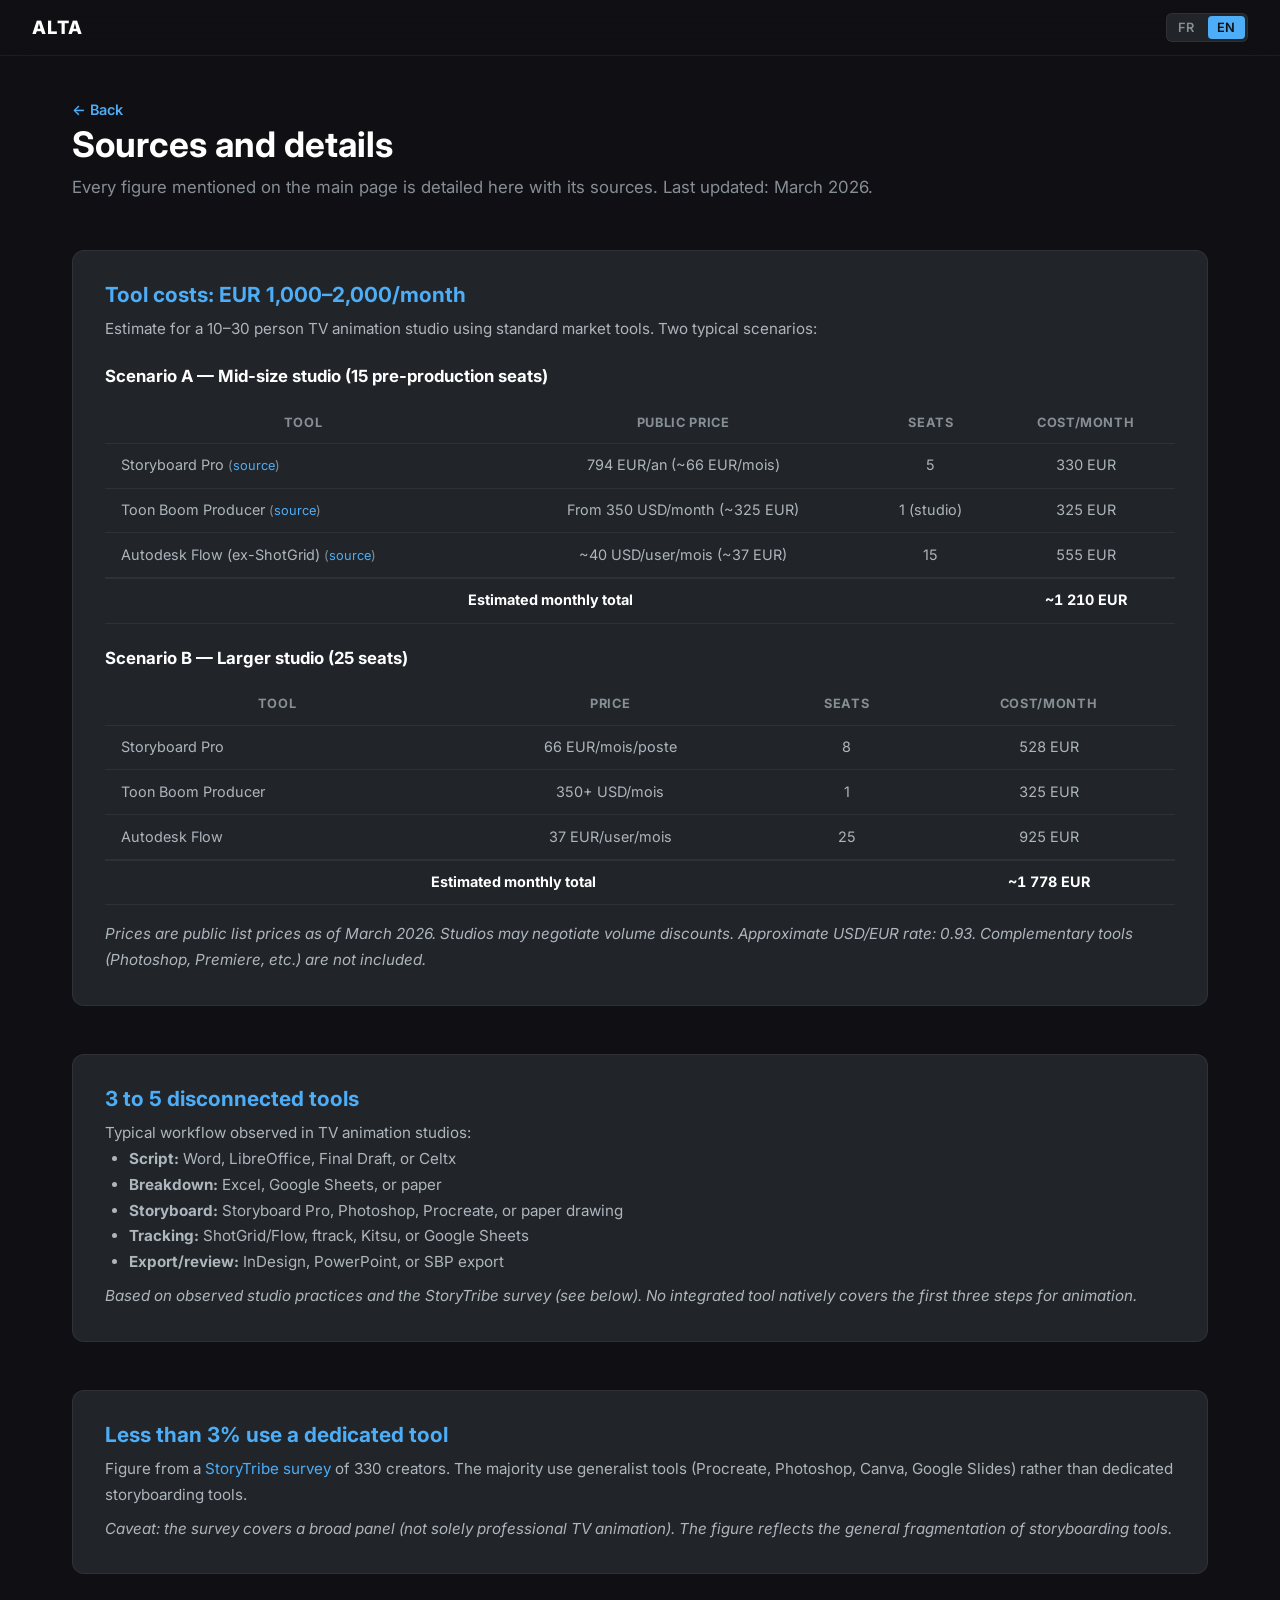
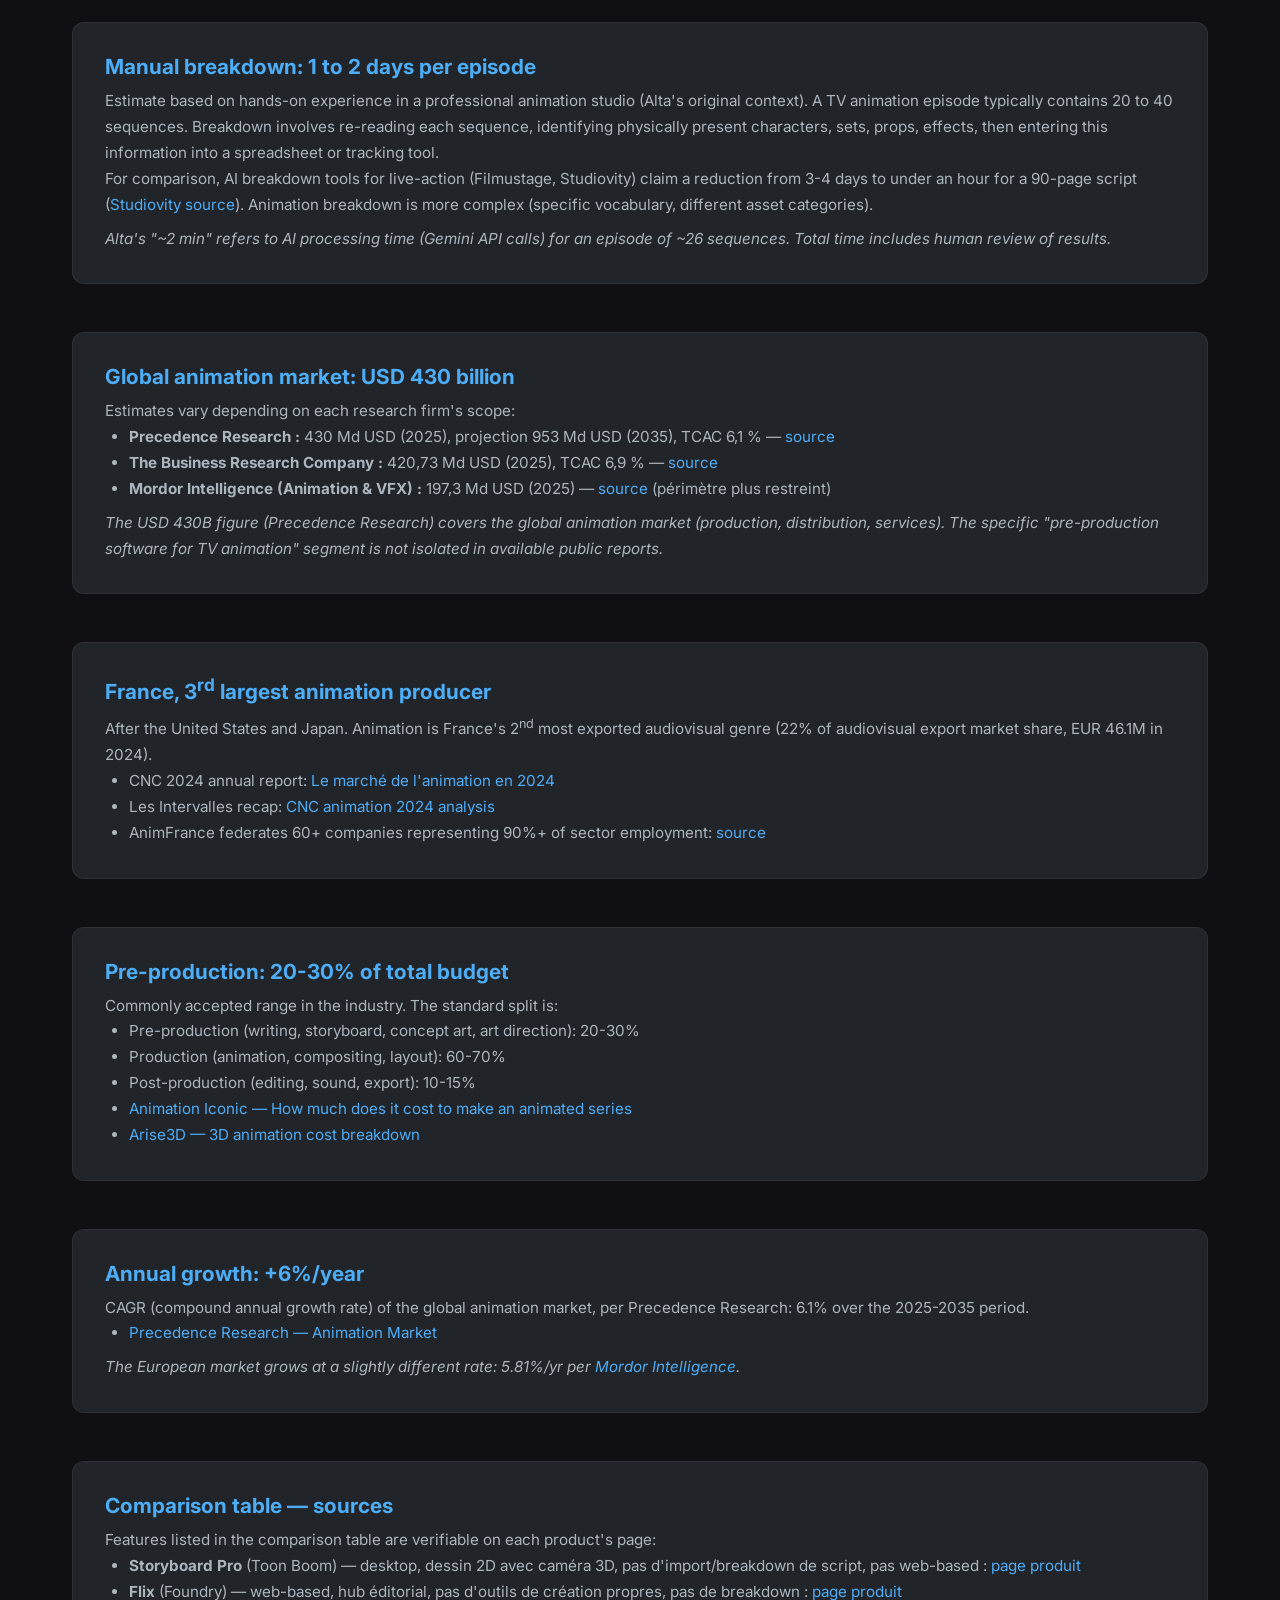
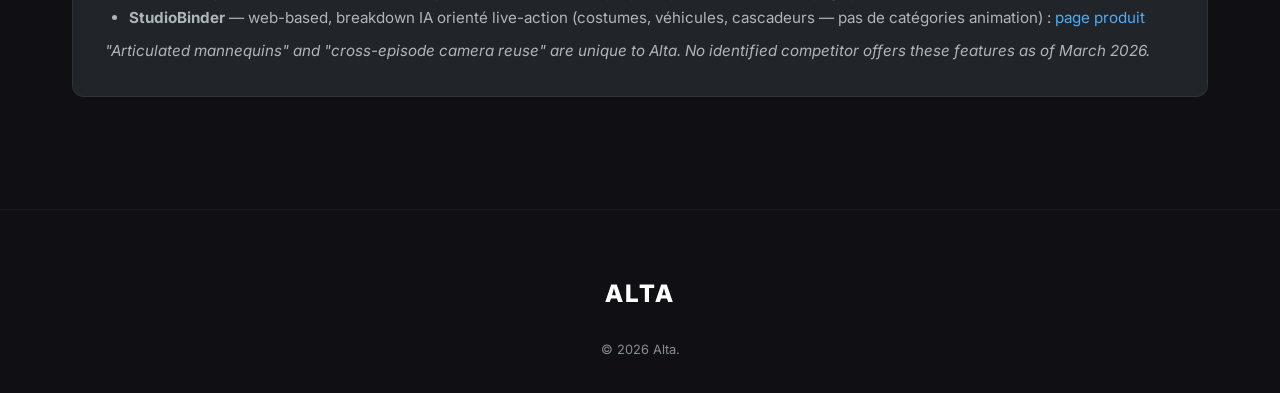
==== sources.html @ 31908f2e "Table comparatif, page sources, corrections polish - CSS table de comparaison (styles, hover, respon" ====
<!DOCTYPE html>
<html lang="fr">
<head>
  <meta charset="UTF-8">
  <meta name="viewport" content="width=device-width, initial-scale=1.0">
  <title>ALTA — Sources et détails</title>
  <link rel="preconnect" href="https://fonts.googleapis.com">
  <link rel="preconnect" href="https://fonts.gstatic.com" crossorigin>
  <link href="https://fonts.googleapis.com/css2?family=Inter:wght@400;500;600;700;800&display=swap" rel="stylesheet">
  <link rel="stylesheet" href="css/landing.css">
  <style>
    .sources-page { padding: 6rem 2rem 4rem; }
    .sources-page h1 { font-size: 2.2rem; margin-bottom: 0.5rem; }
    .sources-page .intro { color: var(--text-muted); margin-bottom: 3rem; font-size: 1.05rem; }
    .source-block { margin-bottom: 3rem; padding: 2rem; background: var(--surface); border: 1px solid var(--border); border-radius: 12px; }
    .source-block h2 { font-size: 1.3rem; margin-bottom: 0.5rem; color: var(--accent); }
    .source-block h3 { font-size: 1.05rem; margin: 1.5rem 0 0.5rem; }
    .source-block p, .source-block li { font-size: 0.95rem; line-height: 1.7; color: var(--text-body); }
    .source-block ul { padding-left: 1.5rem; }
    .claim { font-weight: 600; color: var(--text-title); }
    .cost-table { width: 100%; border-collapse: collapse; margin: 1rem 0; font-size: 0.9rem; }
    .cost-table th, .cost-table td { padding: 0.6rem 1rem; text-align: center; border-bottom: 1px solid var(--border); }
    .cost-table th:first-child, .cost-table td:first-child { text-align: left; }
    .cost-table th { color: var(--text-muted); font-size: 0.8rem; text-transform: uppercase; letter-spacing: 0.05em; }
    .cost-table td:last-child { font-variant-numeric: tabular-nums; }
    .cost-table tfoot td { font-weight: 700; color: var(--text-title); border-top: 2px solid var(--border); }
    .cost-table .source-link { font-size: 0.8rem; color: var(--text-muted); }
    .back-link { display: inline-block; margin-bottom: 2rem; font-weight: 600; font-size: 0.9rem; }
    .note { font-size: 0.85rem; color: var(--text-muted); font-style: italic; margin-top: 0.5rem; }
  </style>
</head>
<body>

<nav class="navbar scrolled">
  <div class="navbar-left">
    <a href="index.html" class="navbar-brand">ALTA</a>
  </div>
  <div class="navbar-right">
    <div class="lang-toggle">
      <button data-set-lang="fr">FR</button>
      <button data-set-lang="en">EN</button>
    </div>
  </div>
</nav>

<div class="container sources-page">

  <a href="index.html" class="back-link" data-lang="fr">&larr; Retour</a>
  <a href="index.html" class="back-link" data-lang="en">&larr; Back</a>

  <h1 data-lang="fr">Sources et détails</h1>
  <h1 data-lang="en">Sources and details</h1>
  <p class="intro" data-lang="fr">Chaque chiffre mentionné sur la page principale est détaillé ici avec ses sources. Dernière mise à jour : mars 2026.</p>
  <p class="intro" data-lang="en">Every figure mentioned on the main page is detailed here with its sources. Last updated: March 2026.</p>

  <!-- ====== COÛT DES OUTILS ====== -->
  <div class="source-block" id="cost-breakdown">
    <h2 data-lang="fr">Coût des outils : 1 000 à 2 000 EUR/mois</h2>
    <h2 data-lang="en">Tool costs: EUR 1,000–2,000/month</h2>

    <p data-lang="fr">Estimation pour un studio d'animation TV de 10 à 30 personnes utilisant les outils standard du marché. Deux scénarios typiques :</p>
    <p data-lang="en">Estimate for a 10–30 person TV animation studio using standard market tools. Two typical scenarios:</p>

    <h3 data-lang="fr">Scénario A — Studio mid-size (15 postes de préprod)</h3>
    <h3 data-lang="en">Scenario A — Mid-size studio (15 pre-production seats)</h3>
    <table class="cost-table">
      <thead>
        <tr>
          <th data-lang="fr">Outil</th><th data-lang="en">Tool</th>
          <th data-lang="fr">Tarif public</th><th data-lang="en">Public price</th>
          <th data-lang="fr">Postes</th><th data-lang="en">Seats</th>
          <th data-lang="fr">Coût/mois</th><th data-lang="en">Cost/month</th>
        </tr>
      </thead>
      <tbody>
        <tr>
          <td>Storyboard Pro <span class="source-link">(<a href="https://shop.toonboom.com/en/subscriptions/storyboard-pro">source</a>)</span></td>
          <td>794 EUR/an (~66 EUR/mois)</td>
          <td>5</td>
          <td>330 EUR</td>
        </tr>
        <tr>
          <td>Toon Boom Producer <span class="source-link">(<a href="https://www.toonboom.com/products/producer">source</a>)</span></td>
          <td data-lang="fr">À partir de 350 USD/mois (~325 EUR)</td>
          <td data-lang="en">From 350 USD/month (~325 EUR)</td>
          <td>1 (studio)</td>
          <td>325 EUR</td>
        </tr>
        <tr>
          <td>Autodesk Flow (ex-ShotGrid) <span class="source-link">(<a href="https://www.autodesk.com/products/flow-production-tracking/overview">source</a>)</span></td>
          <td>~40 USD/user/mois (~37 EUR)</td>
          <td>15</td>
          <td>555 EUR</td>
        </tr>
      </tbody>
      <tfoot>
        <tr>
          <td colspan="3" data-lang="fr">Total mensuel estimé</td>
          <td colspan="3" data-lang="en">Estimated monthly total</td>
          <td>~1 210 EUR</td>
        </tr>
      </tfoot>
    </table>

    <h3 data-lang="fr">Scénario B — Studio plus large (25 postes)</h3>
    <h3 data-lang="en">Scenario B — Larger studio (25 seats)</h3>
    <table class="cost-table">
      <thead>
        <tr>
          <th data-lang="fr">Outil</th><th data-lang="en">Tool</th>
          <th data-lang="fr">Tarif</th><th data-lang="en">Price</th>
          <th data-lang="fr">Postes</th><th data-lang="en">Seats</th>
          <th data-lang="fr">Coût/mois</th><th data-lang="en">Cost/month</th>
        </tr>
      </thead>
      <tbody>
        <tr>
          <td>Storyboard Pro</td>
          <td>66 EUR/mois/poste</td>
          <td>8</td>
          <td>528 EUR</td>
        </tr>
        <tr>
          <td>Toon Boom Producer</td>
          <td>350+ USD/mois</td>
          <td>1</td>
          <td>325 EUR</td>
        </tr>
        <tr>
          <td>Autodesk Flow</td>
          <td>37 EUR/user/mois</td>
          <td>25</td>
          <td>925 EUR</td>
        </tr>
      </tbody>
      <tfoot>
        <tr>
          <td colspan="3" data-lang="fr">Total mensuel estimé</td>
          <td colspan="3" data-lang="en">Estimated monthly total</td>
          <td>~1 778 EUR</td>
        </tr>
      </tfoot>
    </table>

    <p class="note" data-lang="fr">Les tarifs sont les prix publics constatés en mars 2026. Les studios peuvent obtenir des remises volume. Taux de conversion USD/EUR approximatif : 0,93. Les outils complémentaires (Photoshop, Premiere, etc.) ne sont pas inclus.</p>
    <p class="note" data-lang="en">Prices are public list prices as of March 2026. Studios may negotiate volume discounts. Approximate USD/EUR rate: 0.93. Complementary tools (Photoshop, Premiere, etc.) are not included.</p>
  </div>

  <!-- ====== 3 À 5 OUTILS ====== -->
  <div class="source-block" id="tool-fragmentation">
    <h2 data-lang="fr">3 à 5 outils non connectés</h2>
    <h2 data-lang="en">3 to 5 disconnected tools</h2>

    <p data-lang="fr">Workflow typique observé dans les studios d'animation TV :</p>
    <p data-lang="en">Typical workflow observed in TV animation studios:</p>
    <ul>
      <li data-lang="fr"><strong>Scénario :</strong> Word, LibreOffice, Final Draft, ou Celtx</li>
      <li data-lang="en"><strong>Script:</strong> Word, LibreOffice, Final Draft, or Celtx</li>
      <li data-lang="fr"><strong>Dépouillement :</strong> Excel, Google Sheets, ou papier</li>
      <li data-lang="en"><strong>Breakdown:</strong> Excel, Google Sheets, or paper</li>
      <li data-lang="fr"><strong>Storyboard :</strong> Storyboard Pro, Photoshop, Procreate, ou dessin papier</li>
      <li data-lang="en"><strong>Storyboard:</strong> Storyboard Pro, Photoshop, Procreate, or paper drawing</li>
      <li data-lang="fr"><strong>Tracking :</strong> ShotGrid/Flow, ftrack, Kitsu, ou Google Sheets</li>
      <li data-lang="en"><strong>Tracking:</strong> ShotGrid/Flow, ftrack, Kitsu, or Google Sheets</li>
      <li data-lang="fr"><strong>Export/validation :</strong> InDesign, PowerPoint, ou export SBP</li>
      <li data-lang="en"><strong>Export/review:</strong> InDesign, PowerPoint, or SBP export</li>
    </ul>
    <p class="note" data-lang="fr">Basé sur les pratiques observées en studio et sur l'enquête StoryTribe (cf. ci-dessous). Aucun outil intégré ne couvre nativement les trois premières étapes pour l'animation.</p>
    <p class="note" data-lang="en">Based on observed studio practices and the StoryTribe survey (see below). No integrated tool natively covers the first three steps for animation.</p>
  </div>

  <!-- ====== MOINS DE 3% ====== -->
  <div class="source-block" id="storyboard-adoption">
    <h2 data-lang="fr">Moins de 3 % utilisent un outil dédié</h2>
    <h2 data-lang="en">Less than 3% use a dedicated tool</h2>

    <p data-lang="fr">Chiffre issu de l'enquête menée par <a href="https://storytribeapp.com/blog/closing-the-gap-in-storyboarding-tools">StoryTribe</a> auprès de 330 créateurs. La majorité utilise des outils généralistes (Procreate, Photoshop, Canva, Google Slides) plutôt que des outils de storyboard dédiés.</p>
    <p data-lang="en">Figure from a <a href="https://storytribeapp.com/blog/closing-the-gap-in-storyboarding-tools">StoryTribe survey</a> of 330 creators. The majority use generalist tools (Procreate, Photoshop, Canva, Google Slides) rather than dedicated storyboarding tools.</p>
    <p class="note" data-lang="fr">Limite : l'enquête couvre un panel large (pas uniquement l'animation TV professionnelle). Le chiffre reflète la fragmentation générale des outils de storyboard.</p>
    <p class="note" data-lang="en">Caveat: the survey covers a broad panel (not solely professional TV animation). The figure reflects the general fragmentation of storyboarding tools.</p>
  </div>

  <!-- ====== 1 À 2 JOURS ====== -->
  <div class="source-block" id="breakdown-duration">
    <h2 data-lang="fr">Dépouillement manuel : 1 à 2 jours par épisode</h2>
    <h2 data-lang="en">Manual breakdown: 1 to 2 days per episode</h2>

    <p data-lang="fr">Estimation basée sur l'expérience terrain en studio d'animation professionnel (le contexte d'origine d'Alta). Un épisode de série TV animation comprend typiquement 20 à 40 séquences. Le dépouillement consiste à relire chaque séquence, identifier les personnages physiquement présents, les décors, les accessoires, les effets, puis reporter ces informations dans un tableur ou un outil de tracking.</p>
    <p data-lang="en">Estimate based on hands-on experience in a professional animation studio (Alta's original context). A TV animation episode typically contains 20 to 40 sequences. Breakdown involves re-reading each sequence, identifying physically present characters, sets, props, effects, then entering this information into a spreadsheet or tracking tool.</p>

    <p data-lang="fr">Par comparaison, les outils de breakdown IA pour le live-action (Filmustage, Studiovity) revendiquent un passage de 3-4 jours à moins d'une heure pour un script de 90 pages (<a href="https://studiovity.com/script-breakdown-software/">source Studiovity</a>). Le dépouillement animation est plus complexe (vocabulaire spécifique, catégories d'assets différentes).</p>
    <p data-lang="en">For comparison, AI breakdown tools for live-action (Filmustage, Studiovity) claim a reduction from 3-4 days to under an hour for a 90-page script (<a href="https://studiovity.com/script-breakdown-software/">Studiovity source</a>). Animation breakdown is more complex (specific vocabulary, different asset categories).</p>

    <p class="note" data-lang="fr">Le « ~2 min » d'Alta correspond au temps de traitement IA (appels Gemini) pour un épisode de ~26 séquences. Le temps total inclut la vérification humaine des résultats.</p>
    <p class="note" data-lang="en">Alta's "~2 min" refers to AI processing time (Gemini API calls) for an episode of ~26 sequences. Total time includes human review of results.</p>
  </div>

  <!-- ====== MARCHÉ 430 Md USD ====== -->
  <div class="source-block" id="market-size">
    <h2 data-lang="fr">Marché mondial de l'animation : 430 Md USD</h2>
    <h2 data-lang="en">Global animation market: USD 430 billion</h2>

    <p data-lang="fr">Les estimations varient selon le périmètre de chaque cabinet d'études :</p>
    <p data-lang="en">Estimates vary depending on each research firm's scope:</p>
    <ul>
      <li><strong>Precedence Research :</strong> 430 Md USD (2025), projection 953 Md USD (2035), TCAC 6,1 % — <a href="https://www.precedenceresearch.com/animation-market">source</a></li>
      <li><strong>The Business Research Company :</strong> 420,73 Md USD (2025), TCAC 6,9 % — <a href="https://www.thebusinessresearchcompany.com/report/animation-global-market-report">source</a></li>
      <li><strong>Mordor Intelligence (Animation & VFX) :</strong> 197,3 Md USD (2025) — <a href="https://www.mordorintelligence.com/industry-reports/animation-and-vfx-market">source</a> (périmètre plus restreint)</li>
    </ul>
    <p class="note" data-lang="fr">Le chiffre de 430 Md USD (Precedence Research) couvre le marché global de l'animation (production, distribution, services). Le segment spécifique « logiciel de préprod pour l'animation TV » n'est pas isolé dans les rapports publics disponibles.</p>
    <p class="note" data-lang="en">The USD 430B figure (Precedence Research) covers the global animation market (production, distribution, services). The specific "pre-production software for TV animation" segment is not isolated in available public reports.</p>
  </div>

  <!-- ====== FRANCE 3e ====== -->
  <div class="source-block" id="france-3rd">
    <h2 data-lang="fr">La France, 3<sup>e</sup> producteur mondial d'animation</h2>
    <h2 data-lang="en">France, 3<sup>rd</sup> largest animation producer</h2>

    <p data-lang="fr">Après les États-Unis et le Japon. L'animation est le 2<sup>e</sup> genre le plus exporté par la France (22 % du marché export audiovisuel, 46,1 M EUR en 2024).</p>
    <p data-lang="en">After the United States and Japan. Animation is France's 2<sup>nd</sup> most exported audiovisual genre (22% of audiovisual export market share, EUR 46.1M in 2024).</p>
    <ul>
      <li data-lang="fr">Rapport annuel CNC 2024 : <a href="https://www.cnc.fr/professionnels/etudes-et-rapports/etudes-prospectives/le-marche-de-lanimation-en-2024_2404566">Le marché de l'animation en 2024</a></li>
      <li data-lang="en">CNC 2024 annual report: <a href="https://www.cnc.fr/professionnels/etudes-et-rapports/etudes-prospectives/le-marche-de-lanimation-en-2024_2404566">Le marché de l'animation en 2024</a></li>
      <li data-lang="fr">Récap Les Intervalles : <a href="https://lesintervalles.fr/2025/06/27/recap-du-rapport-annuel-du-cnc-le-marche-de-lanimation-en-2024/">analyse CNC animation 2024</a></li>
      <li data-lang="en">Les Intervalles recap: <a href="https://lesintervalles.fr/2025/06/27/recap-du-rapport-annuel-du-cnc-le-marche-de-lanimation-en-2024/">CNC animation 2024 analysis</a></li>
      <li data-lang="fr">AnimFrance fédère 60+ sociétés représentant 90 %+ de l'emploi du secteur : <a href="https://www.filmparisregion.com/en/resource-guide/animfrance-ex-spfa">source</a></li>
      <li data-lang="en">AnimFrance federates 60+ companies representing 90%+ of sector employment: <a href="https://www.filmparisregion.com/en/resource-guide/animfrance-ex-spfa">source</a></li>
    </ul>
  </div>

  <!-- ====== 20-30% PRÉPROD ====== -->
  <div class="source-block" id="preprod-budget">
    <h2 data-lang="fr">Pré-production : 20-30 % du budget total</h2>
    <h2 data-lang="en">Pre-production: 20-30% of total budget</h2>

    <p data-lang="fr">Fourchette communément admise dans l'industrie. La répartition standard est :</p>
    <p data-lang="en">Commonly accepted range in the industry. The standard split is:</p>
    <ul>
      <li data-lang="fr">Pré-production (écriture, storyboard, concept art, direction artistique) : 20-30 %</li>
      <li data-lang="en">Pre-production (writing, storyboard, concept art, art direction): 20-30%</li>
      <li data-lang="fr">Production (animation, compositing, layout) : 60-70 %</li>
      <li data-lang="en">Production (animation, compositing, layout): 60-70%</li>
      <li data-lang="fr">Post-production (montage, son, export) : 10-15 %</li>
      <li data-lang="en">Post-production (editing, sound, export): 10-15%</li>
    </ul>
    <ul>
      <li><a href="https://www.animationiconic.com/blog/how-much-does-it-cost-to-make-an-animated-series">Animation Iconic — How much does it cost to make an animated series</a></li>
      <li><a href="https://arise3d.com/how-much-does-3d-product-animation-cost/">Arise3D — 3D animation cost breakdown</a></li>
    </ul>
  </div>

  <!-- ====== CROISSANCE +6% ====== -->
  <div class="source-block" id="growth-rate">
    <h2 data-lang="fr">Croissance annuelle : +6 %/an</h2>
    <h2 data-lang="en">Annual growth: +6%/year</h2>

    <p data-lang="fr">TCAC (taux de croissance annuel composé) du marché mondial de l'animation, selon Precedence Research : 6,1 % sur la période 2025-2035.</p>
    <p data-lang="en">CAGR (compound annual growth rate) of the global animation market, per Precedence Research: 6.1% over the 2025-2035 period.</p>
    <ul>
      <li><a href="https://www.precedenceresearch.com/animation-market">Precedence Research — Animation Market</a></li>
    </ul>
    <p class="note" data-lang="fr">Le marché européen croît à un rythme légèrement différent : 5,81 %/an selon <a href="https://www.mordorintelligence.com/industry-reports/europe-animation-vfx-and-post-production-market">Mordor Intelligence</a>.</p>
    <p class="note" data-lang="en">The European market grows at a slightly different rate: 5.81%/yr per <a href="https://www.mordorintelligence.com/industry-reports/europe-animation-vfx-and-post-production-market">Mordor Intelligence</a>.</p>
  </div>

  <!-- ====== TABLEAU COMPARATIF ====== -->
  <div class="source-block" id="comparison">
    <h2 data-lang="fr">Tableau comparatif — sources</h2>
    <h2 data-lang="en">Comparison table — sources</h2>

    <p data-lang="fr">Les fonctionnalités listées dans le tableau comparatif sont vérifiables sur les pages produit respectives :</p>
    <p data-lang="en">Features listed in the comparison table are verifiable on each product's page:</p>
    <ul>
      <li><strong>Storyboard Pro</strong> (Toon Boom) — desktop, dessin 2D avec caméra 3D, pas d'import/breakdown de script, pas web-based : <a href="https://www.toonboom.com/products/storyboard-pro">page produit</a></li>
      <li><strong>Flix</strong> (Foundry) — web-based, hub éditorial, pas d'outils de création propres, pas de breakdown : <a href="https://www.foundry.com/products/flix">page produit</a></li>
      <li><strong>StudioBinder</strong> — web-based, breakdown IA orienté live-action (costumes, véhicules, cascadeurs — pas de catégories animation) : <a href="https://www.studiobinder.com/script-breakdown-software/">page produit</a></li>
    </ul>
    <p class="note" data-lang="fr">Les fonctionnalités « mannequins articulés » et « réutilisation caméra cross-épisodes » sont propres à Alta. Aucun concurrent identifié ne propose ces fonctionnalités à ce jour (mars 2026).</p>
    <p class="note" data-lang="en">"Articulated mannequins" and "cross-episode camera reuse" are unique to Alta. No identified competitor offers these features as of March 2026.</p>
  </div>

</div>

<footer class="footer">
  <div class="footer-brand">ALTA</div>
  <p class="footer-copy">&copy; 2026 Alta.</p>
</footer>

<script src="js/landing.js"></script>
</body>
</html>
---- css/landing.css ----
/* ========================================
   ALTA Landing Page — Dark Cinematic Theme
   ======================================== */

/* --- Reset & Base --- */
*, *::before, *::after { box-sizing: border-box; margin: 0; padding: 0; }

:root {
  --bg-primary: #101014;
  --bg-alt: #16161c;
  --bg-deep: #0c0c10;
  --surface: #212529;
  --surface-hover: #2a2e33;
  --border: rgba(255,255,255,0.06);
  --border-hover: rgba(255,255,255,0.12);
  --text-title: #fff;
  --text-body: #adb5bd;
  --text-muted: #868e96;
  --accent: #4dadf7;
  --accent-dim: rgba(77,173,247,0.15);
  --violet: #8a40af;
  --violet-dim: rgba(138,64,175,0.12);
  --teal: #3ea3ab;
  --teal-dim: rgba(62,163,171,0.12);
  --blue: #4878c0;
  --blue-dim: rgba(72,120,192,0.12);
  --red-orange: #fa5f50;
  --green: #51cf66;
}

html {
  scroll-behavior: smooth;
  font-size: 16px;
}

body {
  font-family: 'Inter', system-ui, -apple-system, sans-serif;
  background: var(--bg-primary);
  color: var(--text-body);
  line-height: 1.7;
  overflow-x: hidden;
}

a { color: var(--accent); text-decoration: none; }
a:hover { text-decoration: underline; }

img { max-width: 100%; height: auto; display: block; }

/* --- Typography --- */
h1, h2, h3, h4 {
  color: var(--text-title);
  font-weight: 700;
  line-height: 1.2;
}

.section-label {
  display: inline-block;
  font-size: 0.8rem;
  font-weight: 700;
  letter-spacing: 0.15em;
  text-transform: uppercase;
  color: var(--accent);
  margin-bottom: 1rem;
}

.section-title {
  font-size: 2.8rem;
  font-weight: 800;
  margin-bottom: 1.25rem;
}

.section-subtitle {
  font-size: 1.2rem;
  color: var(--text-muted);
  margin-bottom: 3.5rem;
  max-width: 650px;
  line-height: 1.8;
}

.section-subtitle.centered {
  text-align: center;
  margin-left: auto;
  margin-right: auto;
}

/* --- Layout --- */
.container {
  max-width: 1200px;
  margin: 0 auto;
  padding: 0 2rem;
}

.container-wide {
  max-width: 1400px;
  margin: 0 auto;
  padding: 0 2rem;
}

section {
  padding: 7rem 0;
  position: relative;
}

section:nth-child(even) {
  background: var(--bg-alt);
}

/* --- Navbar --- */
.navbar {
  position: fixed;
  top: 0;
  left: 0;
  right: 0;
  z-index: 100;
  padding: 0.75rem 2rem;
  display: flex;
  justify-content: space-between;
  align-items: center;
  transition: background 0.3s, backdrop-filter 0.3s;
}

.navbar.scrolled {
  background: rgba(16, 16, 20, 0.9);
  backdrop-filter: blur(16px);
  -webkit-backdrop-filter: blur(16px);
  border-bottom: 1px solid var(--border);
}

.navbar-left {
  display: flex;
  align-items: center;
  gap: 2.5rem;
}

.navbar-brand {
  font-size: 1.15rem;
  font-weight: 800;
  letter-spacing: 0.08em;
  color: var(--text-title);
  text-decoration: none;
}

.navbar-links {
  display: flex;
  gap: 1.5rem;
  list-style: none;
}

.navbar-links a {
  font-size: 0.85rem;
  color: var(--text-muted);
  text-decoration: none;
  transition: color 0.2s;
  font-weight: 500;
}

.navbar-links a:hover {
  color: var(--text-title);
  text-decoration: none;
}

.navbar-right {
  display: flex;
  align-items: center;
  gap: 1rem;
}

.lang-toggle {
  display: flex;
  gap: 0.25rem;
  background: var(--surface);
  border-radius: 6px;
  padding: 2px;
  border: 1px solid var(--border);
}

.lang-toggle button {
  background: none;
  border: none;
  color: var(--text-muted);
  padding: 0.25rem 0.6rem;
  border-radius: 4px;
  cursor: pointer;
  font-size: 0.8rem;
  font-weight: 600;
  font-family: inherit;
  transition: all 0.2s;
}

.lang-toggle button.active {
  background: var(--accent);
  color: var(--bg-primary);
}

/* --- Hero --- */
.hero {
  min-height: 100vh;
  display: flex;
  flex-direction: column;
  align-items: center;
  justify-content: center;
  text-align: center;
  position: relative;
  padding: 6rem 2rem 3rem;
  background:
    radial-gradient(ellipse at 50% 0%, rgba(138,64,175,0.08) 0%, transparent 50%),
    radial-gradient(ellipse at 80% 50%, rgba(72,120,192,0.06) 0%, transparent 40%),
    radial-gradient(ellipse at 20% 80%, rgba(62,163,171,0.05) 0%, transparent 40%),
    linear-gradient(rgba(16,16,20,0.5), rgba(16,16,20,0.95)),
    repeating-linear-gradient(0deg, transparent, transparent 59px, rgba(255,255,255,0.025) 59px, rgba(255,255,255,0.025) 60px),
    repeating-linear-gradient(90deg, transparent, transparent 59px, rgba(255,255,255,0.025) 59px, rgba(255,255,255,0.025) 60px);
}

.hero-wordmark {
  font-size: clamp(5rem, 14vw, 10rem);
  font-weight: 800;
  letter-spacing: 0.1em;
  margin-bottom: 1.5rem;
  background: linear-gradient(135deg, #fff 0%, #4dadf7 50%, #8a40af 100%);
  background-size: 200% 200%;
  -webkit-background-clip: text;
  background-clip: text;
  -webkit-text-fill-color: transparent;
  animation: gradient-shift 8s ease infinite;
}

@keyframes gradient-shift {
  0%, 100% { background-position: 0% 50%; }
  50% { background-position: 100% 50%; }
}

.hero-tagline {
  font-size: clamp(1.2rem, 2.5vw, 1.6rem);
  color: var(--text-body);
  max-width: 700px;
  margin-bottom: 0.75rem;
  font-weight: 500;
}

.hero-sub-tagline {
  font-size: clamp(0.95rem, 1.5vw, 1.1rem);
  color: var(--text-muted);
  max-width: 550px;
  margin-bottom: 2.5rem;
}

.hero-ctas {
  display: flex;
  gap: 1rem;
  margin-bottom: 4rem;
  flex-wrap: wrap;
  justify-content: center;
}

.hero-cta {
  display: inline-block;
  padding: 0.9rem 2.5rem;
  background: var(--accent);
  color: var(--bg-primary);
  font-weight: 700;
  font-size: 1rem;
  border-radius: 8px;
  text-decoration: none;
  transition: transform 0.2s, box-shadow 0.2s;
}

.hero-cta:hover {
  transform: translateY(-2px);
  box-shadow: 0 8px 30px rgba(77, 173, 247, 0.3);
  text-decoration: none;
}

.hero-cta-secondary {
  background: transparent;
  color: var(--text-body);
  border: 1px solid var(--border-hover);
}

.hero-cta-secondary:hover {
  background: var(--surface);
  box-shadow: 0 8px 30px rgba(0,0,0,0.3);
  color: var(--text-title);
}

.hero-screenshot {
  position: relative;
  max-width: 1000px;
  width: 100%;
}

.hero-screenshot::before {
  content: '';
  position: absolute;
  inset: -100px;
  background: radial-gradient(ellipse at center, rgba(138, 64, 175, 0.1) 0%, transparent 60%);
  z-index: 0;
  pointer-events: none;
}

.hero-screenshot::after {
  content: '';
  position: absolute;
  bottom: -2px;
  left: 0;
  right: 0;
  height: 120px;
  background: linear-gradient(transparent, var(--bg-primary));
  z-index: 2;
  pointer-events: none;
}

.hero-scroll-hint {
  position: absolute;
  bottom: 2rem;
  left: 50%;
  transform: translateX(-50%);
  display: flex;
  flex-direction: column;
  align-items: center;
  gap: 0.5rem;
  color: var(--text-muted);
  font-size: 0.75rem;
  letter-spacing: 0.1em;
  text-transform: uppercase;
  animation: float 2s ease-in-out infinite;
}

.hero-scroll-hint svg {
  width: 20px;
  height: 20px;
  stroke: var(--text-muted);
}

@keyframes float {
  0%, 100% { transform: translateX(-50%) translateY(0); }
  50% { transform: translateX(-50%) translateY(8px); }
}

/* --- Screenshot frames --- */
.screenshot {
  border-radius: 8px;
  border: 1px solid var(--border);
  box-shadow:
    0 4px 16px rgba(0,0,0,0.4),
    0 16px 48px rgba(0,0,0,0.2);
  transition: transform 0.4s ease, box-shadow 0.4s ease;
  position: relative;
  z-index: 1;
}

.screenshot:hover {
  transform: translateY(-6px);
  box-shadow:
    0 12px 32px rgba(0,0,0,0.5),
    0 32px 80px rgba(0,0,0,0.3);
}

.screenshot-glow {
  position: relative;
}

.screenshot-glow::before {
  content: '';
  position: absolute;
  inset: -80px;
  border-radius: 50%;
  pointer-events: none;
  z-index: 0;
  filter: blur(80px);
}

.screenshot-glow.glow-violet::before { background: rgba(138,64,175,0.08); }
.screenshot-glow.glow-blue::before { background: rgba(72,120,192,0.08); }
.screenshot-glow.glow-teal::before { background: rgba(62,163,171,0.08); }

/* --- Problem section --- */
.problem-grid {
  display: grid;
  grid-template-columns: repeat(3, 1fr);
  gap: 2rem;
  margin-top: 3rem;
}

.problem-card {
  padding: 2rem;
  border-radius: 12px;
  background: var(--surface);
  border: 1px solid var(--border);
  position: relative;
  overflow: hidden;
}

.problem-card::before {
  content: '';
  position: absolute;
  top: 0;
  left: 0;
  right: 0;
  height: 3px;
  background: var(--red-orange);
  opacity: 0.6;
}

.problem-icon {
  font-size: 2rem;
  margin-bottom: 1rem;
}

.problem-card h3 {
  font-size: 1.1rem;
  margin-bottom: 0.75rem;
}

.problem-card p {
  font-size: 0.95rem;
  color: var(--text-muted);
  line-height: 1.6;
}

.problem-then-now {
  display: grid;
  grid-template-columns: 1fr auto 1fr;
  gap: 2rem;
  align-items: center;
  margin-top: 4rem;
  padding: 2.5rem;
  border-radius: 16px;
  background: var(--surface);
  border: 1px solid var(--border);
}

.problem-then, .problem-now {
  padding: 1.5rem;
}

.problem-then h4, .problem-now h4 {
  font-size: 0.85rem;
  letter-spacing: 0.1em;
  text-transform: uppercase;
  margin-bottom: 1rem;
}

.problem-then h4 { color: var(--red-orange); }
.problem-now h4 { color: var(--green); }

.problem-then ul, .problem-now ul {
  list-style: none;
  padding: 0;
}

.problem-then li, .problem-now li {
  padding: 0.4rem 0;
  font-size: 0.95rem;
  padding-left: 1.5rem;
  position: relative;
}

.problem-then li::before {
  content: '✕';
  position: absolute;
  left: 0;
  color: var(--red-orange);
  font-weight: 700;
  font-size: 0.8rem;
}

.problem-now li::before {
  content: '✓';
  position: absolute;
  left: 0;
  color: var(--green);
  font-weight: 700;
}

.problem-arrow {
  font-size: 2rem;
  color: var(--text-muted);
}

/* --- Value Proposition --- */
.value-grid {
  display: grid;
  grid-template-columns: repeat(3, 1fr);
  gap: 2rem;
  margin-bottom: 3.5rem;
}

.value-card {
  text-align: center;
  padding: 2.5rem 2rem;
  border-radius: 16px;
  background: var(--surface);
  border: 1px solid var(--border);
  transition: transform 0.3s, border-color 0.3s, box-shadow 0.3s;
  position: relative;
  overflow: hidden;
}

.value-card::after {
  content: '';
  position: absolute;
  top: 0;
  left: 0;
  right: 0;
  height: 3px;
}

.value-card:nth-child(1)::after { background: var(--teal); }
.value-card:nth-child(2)::after { background: var(--violet); }
.value-card:nth-child(3)::after { background: var(--blue); }

.value-card:hover {
  transform: translateY(-6px);
  border-color: var(--border-hover);
  box-shadow: 0 16px 48px rgba(0,0,0,0.3);
}

.value-icon {
  width: 56px;
  height: 56px;
  margin: 0 auto 1.5rem;
}

.value-card:nth-child(1) .value-icon { color: var(--teal); }
.value-card:nth-child(2) .value-icon { color: var(--violet); }
.value-card:nth-child(3) .value-icon { color: var(--blue); }

.value-card h3 {
  font-size: 1.25rem;
  margin-bottom: 0.75rem;
}

.value-card p {
  font-size: 0.95rem;
  color: var(--text-muted);
  line-height: 1.6;
}

.value-synthesis {
  text-align: center;
  font-size: 1.35rem;
  color: var(--text-body);
  max-width: 750px;
  margin: 0 auto;
  font-weight: 600;
}

/* --- Stats --- */
.stats-row {
  display: grid;
  grid-template-columns: repeat(4, 1fr);
  gap: 2rem;
  margin-top: 3.5rem;
}

.stat-item {
  text-align: center;
  display: flex;
  flex-direction: column;
  align-items: center;
  justify-content: flex-end;
}

.stat-number {
  font-size: 2.5rem;
  font-weight: 800;
  color: var(--text-title);
  margin-bottom: 0.4rem;
  font-variant-numeric: tabular-nums;
}

.stat-number.stat-number-text {
  font-size: 1.3rem;
  letter-spacing: 0.04em;
  line-height: 1.4;
}

.c-teal { color: var(--teal); }
.c-violet { color: var(--violet); }
.c-blue { color: var(--blue); }
.c-orange { color: var(--red-orange); }

.stat-label {
  font-size: 0.85rem;
  color: var(--text-muted);
  text-transform: uppercase;
  letter-spacing: 0.08em;
}

/* --- Feature sections (deep-dive) --- */
.feature-section {
  position: relative;
}

.feature-row {
  display: grid;
  grid-template-columns: 1fr 1fr;
  gap: 5rem;
  align-items: center;
}

.feature-row.reversed {
  direction: rtl;
}

.feature-row.reversed > * {
  direction: ltr;
}

.feature-visual {
  position: relative;
}

.feature-text h2 {
  font-size: 2.2rem;
  font-weight: 800;
  margin-bottom: 1.25rem;
}

.feature-text .lead {
  font-size: 1.1rem;
  color: var(--text-body);
  margin-bottom: 2rem;
  line-height: 1.8;
}

.feature-list {
  list-style: none;
  padding: 0;
}

.feature-list li {
  padding: 0.6rem 0;
  padding-left: 2rem;
  position: relative;
  font-size: 0.95rem;
  line-height: 1.6;
}

.feature-list li::before {
  content: '';
  position: absolute;
  left: 0;
  top: 1rem;
  width: 8px;
  height: 8px;
  border-radius: 50%;
  background: var(--accent);
}

.feature-list.accent-teal li::before { background: var(--teal); }
.feature-list.accent-violet li::before { background: var(--violet); }
.feature-list.accent-blue li::before { background: var(--blue); }

.inset-screenshot {
  position: absolute;
  width: 45%;
  bottom: -1.5rem;
  right: -1rem;
  z-index: 2;
  border: 2px solid var(--bg-primary);
}

.inset-screenshot-left {
  right: auto;
  left: -1rem;
}

/* --- Storyboard section (the showstopper) --- */
.storyboard-section {
  padding: 8rem 0;
  background:
    radial-gradient(ellipse at 50% 30%, rgba(72,120,192,0.06) 0%, transparent 50%),
    var(--bg-alt);
  overflow: hidden;
}

.storyboard-header {
  text-align: center;
  margin-bottom: 4rem;
}

.storyboard-header .section-title {
  font-size: 3.2rem;
}

.storyboard-hero {
  margin-bottom: 4rem;
  position: relative;
}

.storyboard-hero::before {
  content: '';
  position: absolute;
  inset: -120px;
  background: radial-gradient(ellipse at center, rgba(72, 120, 192, 0.08) 0%, transparent 60%);
  z-index: 0;
  pointer-events: none;
}

.storyboard-hero img {
  border-radius: 12px;
}

.filmstrip {
  display: grid;
  grid-template-columns: repeat(4, 1fr);
  gap: 1.5rem;
  margin-bottom: 4rem;
}

.filmstrip-item {
  position: relative;
}

.filmstrip-caption {
  margin-top: 0.75rem;
  font-size: 0.85rem;
  color: var(--text-muted);
  text-align: center;
}

.feature-grid {
  display: grid;
  grid-template-columns: repeat(3, 1fr);
  gap: 1.25rem;
}

.feature-grid-item {
  padding: 1.5rem;
  background: var(--surface);
  border-radius: 10px;
  border: 1px solid var(--border);
  text-align: center;
  transition: border-color 0.3s, transform 0.3s;
}

.feature-grid-item:hover {
  border-color: var(--border-hover);
  transform: translateY(-3px);
}

.feature-grid-icon {
  font-size: 1.5rem;
  margin-bottom: 0.5rem;
}

.feature-grid-item h4 {
  font-size: 1rem;
  margin-bottom: 0.5rem;
}

.feature-grid-item p {
  font-size: 0.85rem;
  color: var(--text-muted);
  margin: 0;
  line-height: 1.5;
}

/* --- Pipeline --- */
.pipeline-section {
  text-align: center;
}

.pipeline {
  display: flex;
  align-items: center;
  justify-content: center;
  gap: 0;
  margin-bottom: 4rem;
  flex-wrap: nowrap;
}

.pipeline-node {
  padding: 1.25rem 1.5rem;
  border-radius: 12px;
  background: var(--surface);
  border: 1px solid var(--border);
  text-align: center;
  min-width: 0;
  flex: 1 1 0;
  max-width: 200px;
  position: relative;
  transition: transform 0.3s, box-shadow 0.3s;
}

.pipeline-node:hover {
  transform: translateY(-4px);
  box-shadow: 0 12px 40px rgba(0,0,0,0.3);
}

.pipeline-node h4 {
  font-size: 1.05rem;
  margin-bottom: 0.4rem;
}

.pipeline-node p {
  font-size: 0.85rem;
  color: var(--text-muted);
  margin: 0;
}

.pipeline-node.node-scenario { border-top: 3px solid var(--teal); }
.pipeline-node.node-depouil { border-top: 3px solid var(--violet); }
.pipeline-node.node-board { border-top: 3px solid var(--blue); }

.pipeline-node.node-upstream,
.pipeline-node.node-downstream {
  border: 2px dashed var(--green);
  border-top: 3px dashed var(--green);
  background: rgba(81, 207, 102, 0.04);
}

.node-formats {
  display: block;
  margin-top: 0.5rem;
  font-size: 0.75rem;
  color: var(--green);
  font-weight: 600;
  letter-spacing: 0.05em;
}

.pipeline-arrow {
  font-size: 1.5rem;
  color: var(--text-muted);
  padding: 0 0.75rem;
  flex-shrink: 0;
}

.pipeline-screenshot {
  margin-top: 2rem;
  position: relative;
}

.pipeline-screenshot::before {
  content: '';
  position: absolute;
  inset: -80px;
  background: radial-gradient(ellipse at center, rgba(138, 64, 175, 0.06) 0%, transparent 60%);
  z-index: 0;
  pointer-events: none;
}

/* --- Openness section --- */
.openness-grid {
  display: grid;
  grid-template-columns: repeat(3, 1fr);
  gap: 2rem;
  margin-top: 3rem;
  margin-bottom: 3.5rem;
}

.openness-card {
  padding: 2rem;
  border-radius: 16px;
  background: var(--surface);
  border: 1px solid var(--border);
  transition: transform 0.3s, border-color 0.3s, box-shadow 0.3s;
  position: relative;
  overflow: hidden;
}

.openness-card::after {
  content: '';
  position: absolute;
  top: 0;
  left: 0;
  right: 0;
  height: 3px;
  background: var(--green);
}

.openness-card:hover {
  transform: translateY(-6px);
  border-color: var(--border-hover);
  box-shadow: 0 16px 48px rgba(0,0,0,0.3);
}

.openness-icon {
  font-size: 2rem;
  margin-bottom: 1rem;
}

.openness-card h3 {
  font-size: 1.15rem;
  margin-bottom: 1rem;
}

.openness-synthesis {
  text-align: center;
  font-size: 1.35rem;
  color: var(--text-body);
  max-width: 750px;
  margin: 0 auto;
  font-weight: 600;
}

.feature-list.accent-green li::before { background: var(--green); }

/* --- Comparison table --- */
.comparison-table {
  overflow-x: auto;
  margin-top: 3rem;
  -webkit-overflow-scrolling: touch;
}

.comparison-table table {
  width: 100%;
  border-collapse: collapse;
  font-size: 0.9rem;
  min-width: 600px;
}

.comparison-table th,
.comparison-table td {
  padding: 0.85rem 1rem;
  text-align: center;
  border-bottom: 1px solid var(--border);
}

.comparison-table thead th {
  font-weight: 700;
  font-size: 0.85rem;
  color: var(--text-muted);
  text-transform: uppercase;
  letter-spacing: 0.05em;
  padding-bottom: 1rem;
}

.comparison-table td[data-lang],
.comparison-table th[data-lang] {
  text-align: left;
  font-weight: 500;
  color: var(--text-body);
}

.comparison-table .ct-highlight {
  color: var(--accent);
  font-weight: 700;
}

.comparison-table th.ct-highlight {
  color: var(--accent);
  font-size: 1rem;
}

.comparison-table .ct-yes::before {
  content: '\2713';
  font-weight: 700;
  color: #22c55e;
}

.comparison-table .ct-no {
  color: var(--text-muted);
  opacity: 0.5;
}

.comparison-table .ct-no:empty::before {
  content: '\2014';
}

.comparison-table td.ct-partial {
  color: var(--text-muted);
  font-size: 0.8rem;
  text-align: center;
}

.comparison-table tbody tr {
  transition: background 0.2s;
}

.comparison-table tbody tr:hover {
  background: rgba(255,255,255,0.02);
}

/* --- Source references --- */
.source-ref {
  font-size: 0.7rem;
  color: var(--text-muted);
  text-decoration: none;
  vertical-align: super;
  opacity: 0.7;
  transition: opacity 0.2s, color 0.2s;
}

.source-ref:hover {
  opacity: 1;
  color: var(--accent);
  text-decoration: none;
}

/* --- Tech section --- */
.tech-section {
  text-align: center;
}

.tech-statement {
  font-size: 1.3rem;
  max-width: 800px;
  margin: 0 auto 3rem;
  color: var(--text-body);
  line-height: 1.9;
}

.tech-pills {
  display: flex;
  flex-wrap: wrap;
  gap: 0.75rem;
  justify-content: center;
  margin-bottom: 3rem;
}

.tech-pill {
  padding: 0.6rem 1.5rem;
  background: var(--surface);
  border: 1px solid var(--border);
  border-radius: 100px;
  font-size: 0.9rem;
  font-weight: 600;
  color: var(--text-body);
  transition: border-color 0.3s, color 0.3s, transform 0.3s;
}

.tech-pill:hover {
  border-color: var(--accent);
  color: var(--text-title);
  transform: translateY(-2px);
}

.tech-details {
  display: grid;
  grid-template-columns: repeat(3, 1fr);
  gap: 2rem;
  max-width: 900px;
  margin: 0 auto;
  text-align: left;
}

.tech-detail h4 {
  font-size: 0.95rem;
  margin-bottom: 0.5rem;
}

.tech-detail p {
  font-size: 0.9rem;
  color: var(--text-muted);
  line-height: 1.6;
}

/* --- CTA section --- */
.cta-section {
  text-align: center;
  padding: 8rem 2rem;
  position: relative;
  background:
    radial-gradient(ellipse at 50% 50%, rgba(77,173,247,0.06) 0%, transparent 50%),
    var(--bg-deep);
}

.cta-section .section-title {
  font-size: 3rem;
  margin-bottom: 1.5rem;
}

.cta-section p {
  font-size: 1.15rem;
  color: var(--text-muted);
  max-width: 600px;
  margin: 0 auto 2.5rem;
  line-height: 1.8;
}

.cta-buttons {
  display: flex;
  gap: 1rem;
  justify-content: center;
  flex-wrap: wrap;
}

/* --- Footer --- */
.footer {
  padding: 4rem 2rem 2rem;
  text-align: center;
  border-top: 1px solid var(--border);
  background: var(--bg-primary);
}

.footer-brand {
  font-size: 1.5rem;
  font-weight: 800;
  letter-spacing: 0.08em;
  color: var(--text-title);
  margin-bottom: 1.5rem;
}

.footer-links {
  display: flex;
  gap: 2rem;
  justify-content: center;
  margin-bottom: 1.5rem;
}

.footer-links a {
  color: var(--text-muted);
  font-size: 0.9rem;
  transition: color 0.2s;
  text-decoration: none;
}

.footer-links a:hover {
  color: var(--accent);
}

.footer-copy {
  font-size: 0.8rem;
  color: var(--text-muted);
  margin-top: 1.5rem;
}

/* --- Divider --- */
.section-divider {
  width: 60px;
  height: 3px;
  background: var(--accent);
  border: none;
  margin: 0 auto 2rem;
  border-radius: 2px;
  opacity: 0.5;
}

/* --- Scroll animations --- */
.reveal {
  opacity: 0;
  transform: translateY(30px);
  transition: opacity 0.8s ease, transform 0.8s ease;
}

.reveal.visible {
  opacity: 1;
  transform: translateY(0);
}

.reveal-delay-1 { transition-delay: 0.1s; }
.reveal-delay-2 { transition-delay: 0.2s; }
.reveal-delay-3 { transition-delay: 0.3s; }

/* Pipeline stagger */
.pipeline-node,
.pipeline-arrow {
  opacity: 0;
  transform: translateX(-20px);
  transition: opacity 0.5s ease, transform 0.5s ease;
}

.pipeline-node.visible,
.pipeline-arrow.visible {
  opacity: 1;
  transform: translateX(0);
}

/* --- Bilingual system --- */
[data-lang] {
  display: none;
}

html[lang="fr"] [data-lang="fr"] { display: revert; }
html[lang="en"] [data-lang="en"] { display: revert; }

/* Inline lang spans (inside same block) */
span[data-lang],
a[data-lang] {
  display: none;
}

html[lang="fr"] span[data-lang="fr"],
html[lang="fr"] a[data-lang="fr"] { display: inline; }
html[lang="en"] span[data-lang="en"],
html[lang="en"] a[data-lang="en"] { display: inline; }

/* --- Responsive (basic) --- */
@media (max-width: 900px) {
  .value-grid,
  .feature-row,
  .filmstrip,
  .feature-grid,
  .problem-grid,
  .stats-row,
  .tech-details,
  .openness-grid {
    grid-template-columns: 1fr;
  }

  .feature-row.reversed {
    direction: ltr;
  }

  .pipeline {
    flex-direction: column;
    flex-wrap: wrap;
  }

  .pipeline-node {
    max-width: none;
    width: 100%;
  }

  .pipeline-arrow {
    transform: rotate(90deg);
    padding: 0.5rem 0;
  }

  .pipeline-arrow.visible {
    transform: rotate(90deg);
  }

  .problem-then-now {
    grid-template-columns: 1fr;
  }

  .problem-arrow {
    transform: rotate(90deg);
    text-align: center;
  }

  .section-title {
    font-size: 2rem;
  }

  .hero-wordmark {
    font-size: clamp(3.5rem, 12vw, 7rem);
  }

  .storyboard-header .section-title {
    font-size: 2.2rem;
  }

  .navbar-links {
    display: none;
  }
}
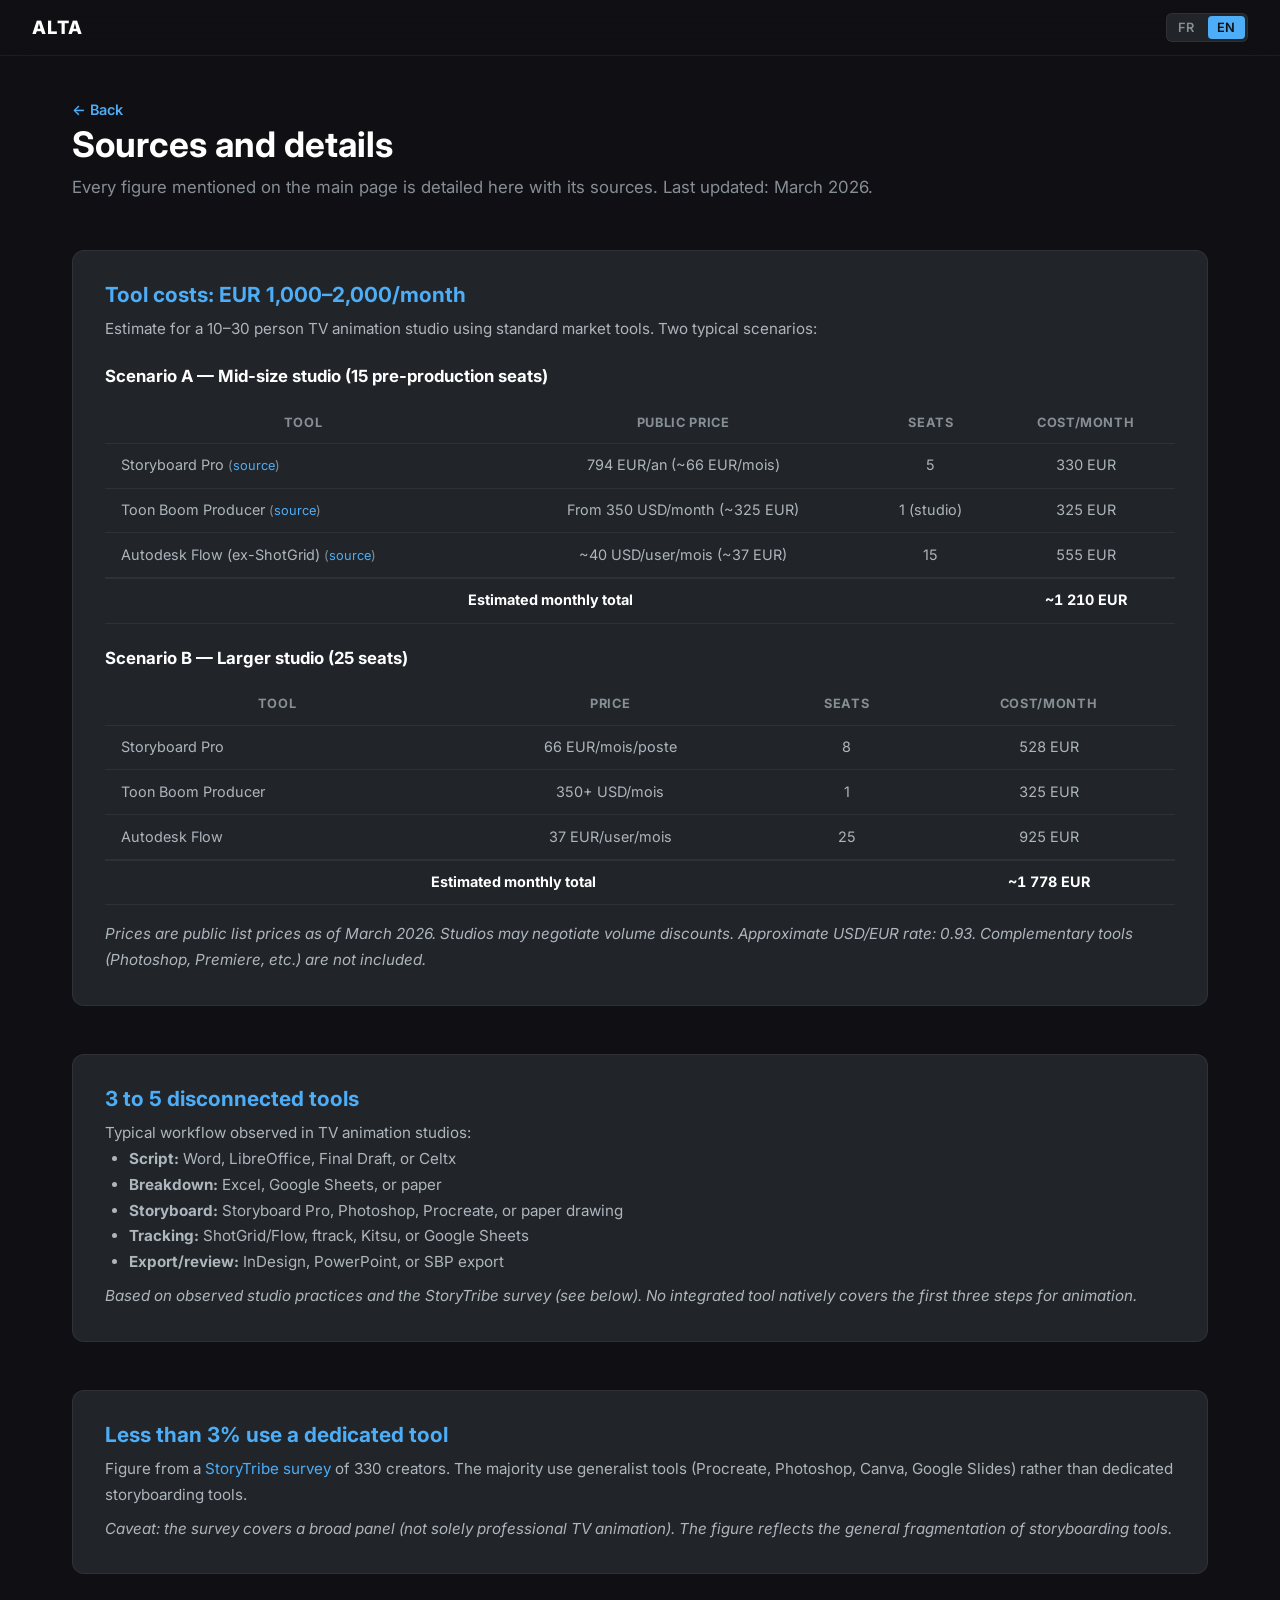
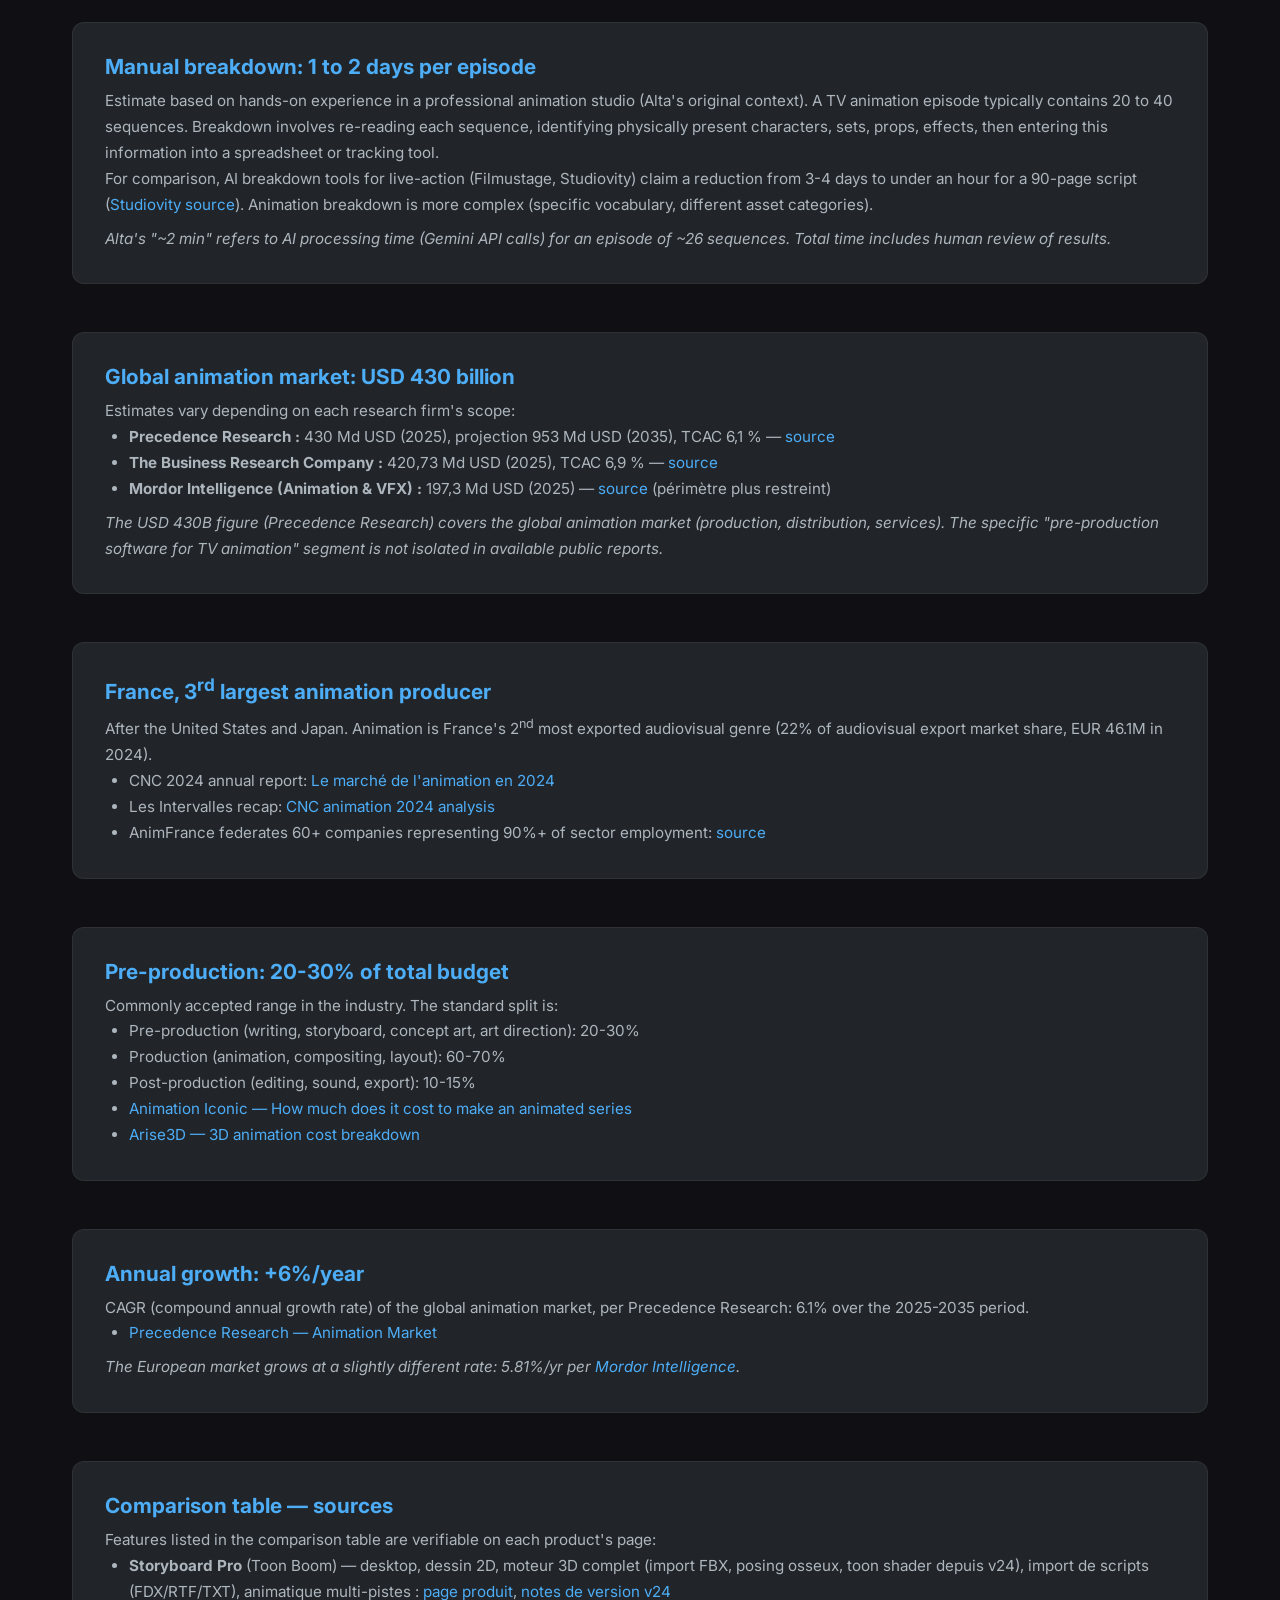
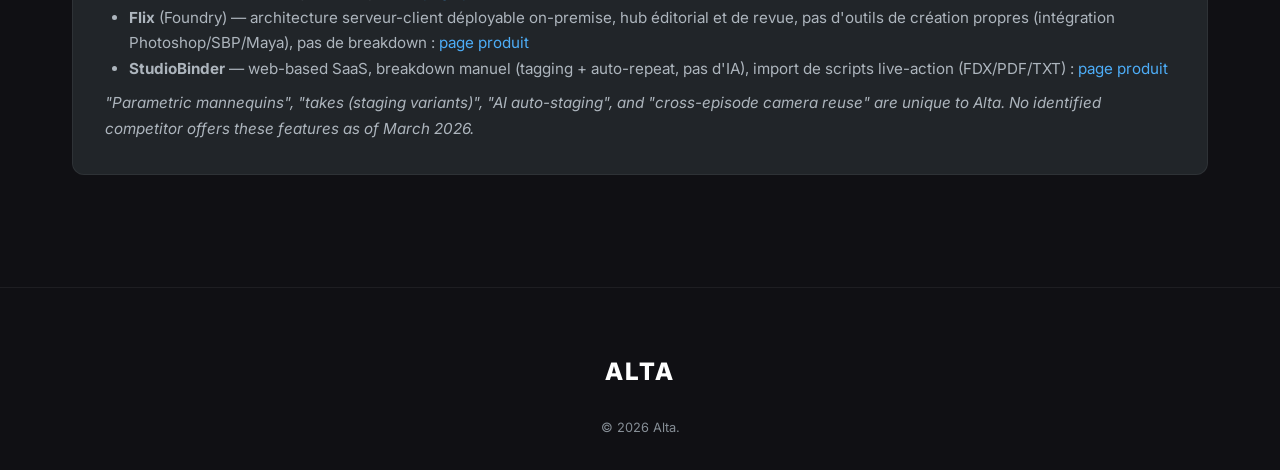
==== commit 78d3e824: "Matrice comparaison corrigée : SBP 3D/import, Flix on-premise, lignes prises/staging/animatique Co-A" ====
--- a/sources.html
+++ b/sources.html
@@ -271,12 +271,12 @@
     <p data-lang="fr">Les fonctionnalités listées dans le tableau comparatif sont vérifiables sur les pages produit respectives :</p>
     <p data-lang="en">Features listed in the comparison table are verifiable on each product's page:</p>
     <ul>
-      <li><strong>Storyboard Pro</strong> (Toon Boom) — desktop, dessin 2D avec caméra 3D, pas d'import/breakdown de script, pas web-based : <a href="https://www.toonboom.com/products/storyboard-pro">page produit</a></li>
-      <li><strong>Flix</strong> (Foundry) — web-based, hub éditorial, pas d'outils de création propres, pas de breakdown : <a href="https://www.foundry.com/products/flix">page produit</a></li>
-      <li><strong>StudioBinder</strong> — web-based, breakdown IA orienté live-action (costumes, véhicules, cascadeurs — pas de catégories animation) : <a href="https://www.studiobinder.com/script-breakdown-software/">page produit</a></li>
-    </ul>
-    <p class="note" data-lang="fr">Les fonctionnalités « mannequins articulés » et « réutilisation caméra cross-épisodes » sont propres à Alta. Aucun concurrent identifié ne propose ces fonctionnalités à ce jour (mars 2026).</p>
-    <p class="note" data-lang="en">"Articulated mannequins" and "cross-episode camera reuse" are unique to Alta. No identified competitor offers these features as of March 2026.</p>
+      <li><strong>Storyboard Pro</strong> (Toon Boom) — desktop, dessin 2D, moteur 3D complet (import FBX, posing osseux, toon shader depuis v24), import de scripts (FDX/RTF/TXT), animatique multi-pistes : <a href="https://www.toonboom.com/products/storyboard-pro">page produit</a>, <a href="https://docs.toonboom.com/help/storyboard-pro-24/storyboard/release-notes/storyboard-pro-24-release-notes.html">notes de version v24</a></li>
+      <li><strong>Flix</strong> (Foundry) — architecture serveur-client déployable on-premise, hub éditorial et de revue, pas d'outils de création propres (intégration Photoshop/SBP/Maya), pas de breakdown : <a href="https://www.foundry.com/products/flix">page produit</a></li>
+      <li><strong>StudioBinder</strong> — web-based SaaS, breakdown manuel (tagging + auto-repeat, pas d'IA), import de scripts live-action (FDX/PDF/TXT) : <a href="https://www.studiobinder.com/script-breakdown-software/">page produit</a></li>
+    </ul>
+    <p class="note" data-lang="fr">Les fonctionnalités « mannequins paramétriques », « prises (variantes) », « mise en scène auto IA », et « réutilisation caméra cross-épisodes » sont propres à Alta. Aucun concurrent identifié ne propose ces fonctionnalités à ce jour (mars 2026).</p>
+    <p class="note" data-lang="en">"Parametric mannequins", "takes (staging variants)", "AI auto-staging", and "cross-episode camera reuse" are unique to Alta. No identified competitor offers these features as of March 2026.</p>
   </div>
 
 </div>
